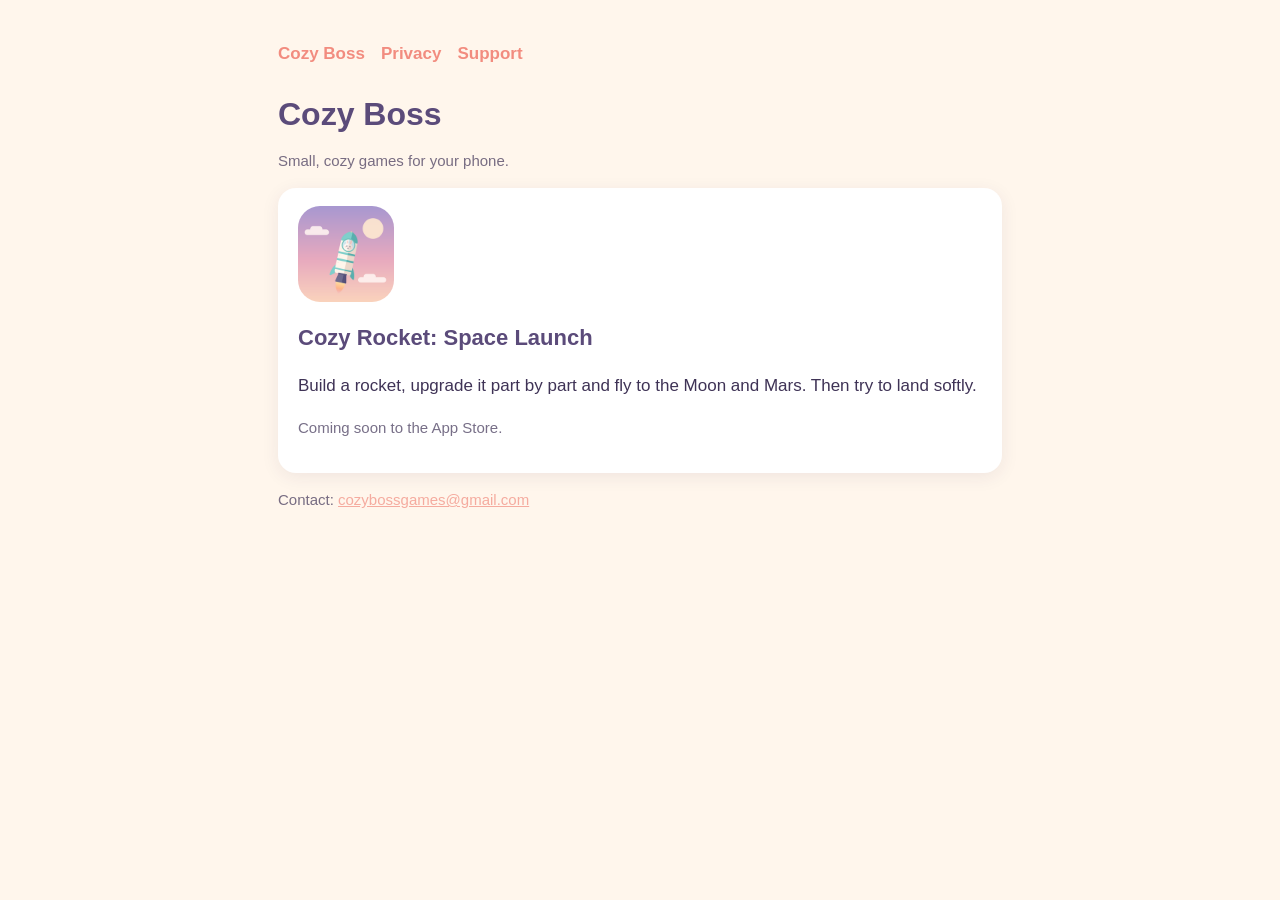
==== index.html @ 5908e2f2 "Add files via upload" ====
<!doctype html><html lang="en"><head><meta charset="utf-8"><meta name="viewport" content="width=device-width,initial-scale=1">
<title>Cozy Boss</title><link rel="stylesheet" href="style.css"></head><body><main>
<nav><a href="index.html">Cozy Boss</a><a href="privacy.html">Privacy</a><a href="support.html">Support</a></nav>
<h1 style="margin-top:28px">Cozy Boss</h1><p class="muted">Small, cozy games for your phone.</p>
<div class="card"><img class="icon" src="icon.png" alt="Cozy Rocket icon">
<h2 style="margin-top:10px">Cozy Rocket: Space Launch</h2>
<p>Build a rocket, upgrade it part by part and fly to the Moon and Mars. Then try to land softly.</p>
<p class="muted">Coming soon to the App Store.</p></div>
<p class="muted">Contact: <a href="mailto:cozybossgames@gmail.com">cozybossgames@gmail.com</a></p>
</main></body></html>
---- style.css ----
:root{--bg:#fff6ec;--ink:#3f3356;--plum:#5b4b7a;--coral:#f28c7f;--lilac:#cdbfe0;--card:#ffffff}
@media (prefers-color-scheme:dark){:root{--bg:#231d31;--ink:#f3ecf7;--plum:#cdbfe0;--coral:#f4a094;--lilac:#4a3f62;--card:#2e2640}}
*{box-sizing:border-box}body{margin:0;background:var(--bg);color:var(--ink);font:17px/1.6 -apple-system,BlinkMacSystemFont,"Segoe UI",Roboto,sans-serif}
main{max-width:760px;margin:0 auto;padding:40px 18px 60px}h1{color:var(--plum);font-size:32px;line-height:1.2;margin:0 0 6px}
h2{color:var(--plum);font-size:22px;margin:32px 0 8px}a{color:var(--coral)}.muted{opacity:.7;font-size:15px}
.card{background:var(--card);border-radius:18px;padding:18px 20px;margin:14px 0;box-shadow:0 4px 18px rgba(60,40,90,.08)}
nav a{margin-right:16px;font-weight:600;text-decoration:none}img.icon{width:96px;height:96px;border-radius:22px}
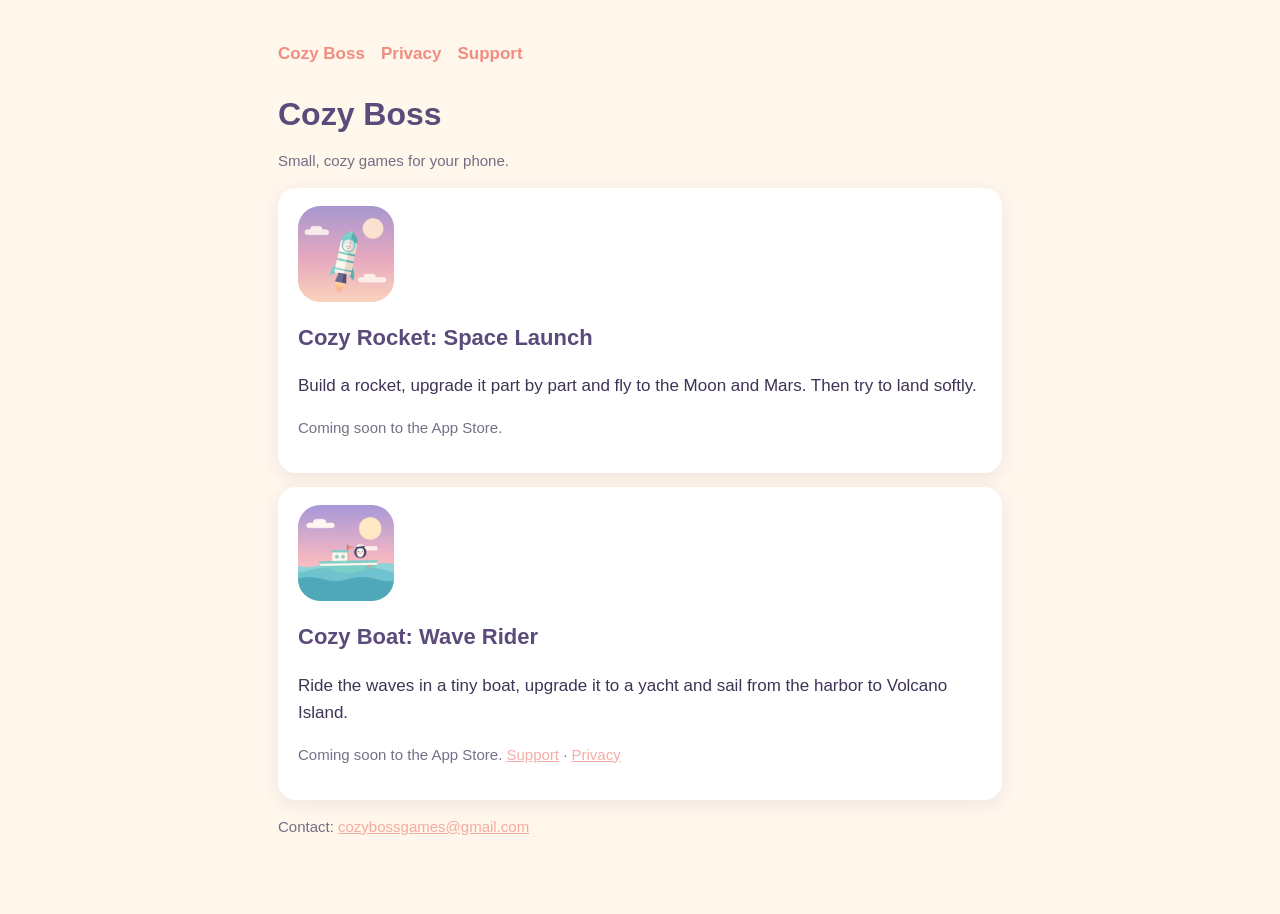
==== commit 0f3f2e21: "Add files via upload" ====
--- a/index.html
+++ b/index.html
@@ -6,5 +6,9 @@
 <h2 style="margin-top:10px">Cozy Rocket: Space Launch</h2>
 <p>Build a rocket, upgrade it part by part and fly to the Moon and Mars. Then try to land softly.</p>
 <p class="muted">Coming soon to the App Store.</p></div>
+<div class="card"><img class="icon" src="boat-icon.png" alt="Cozy Boat icon">
+<h2 style="margin-top:10px">Cozy Boat: Wave Rider</h2>
+<p>Ride the waves in a tiny boat, upgrade it to a yacht and sail from the harbor to Volcano Island.</p>
+<p class="muted">Coming soon to the App Store. <a href="boat-support.html">Support</a> · <a href="boat-privacy.html">Privacy</a></p></div>
 <p class="muted">Contact: <a href="mailto:cozybossgames@gmail.com">cozybossgames@gmail.com</a></p>
 </main></body></html>
